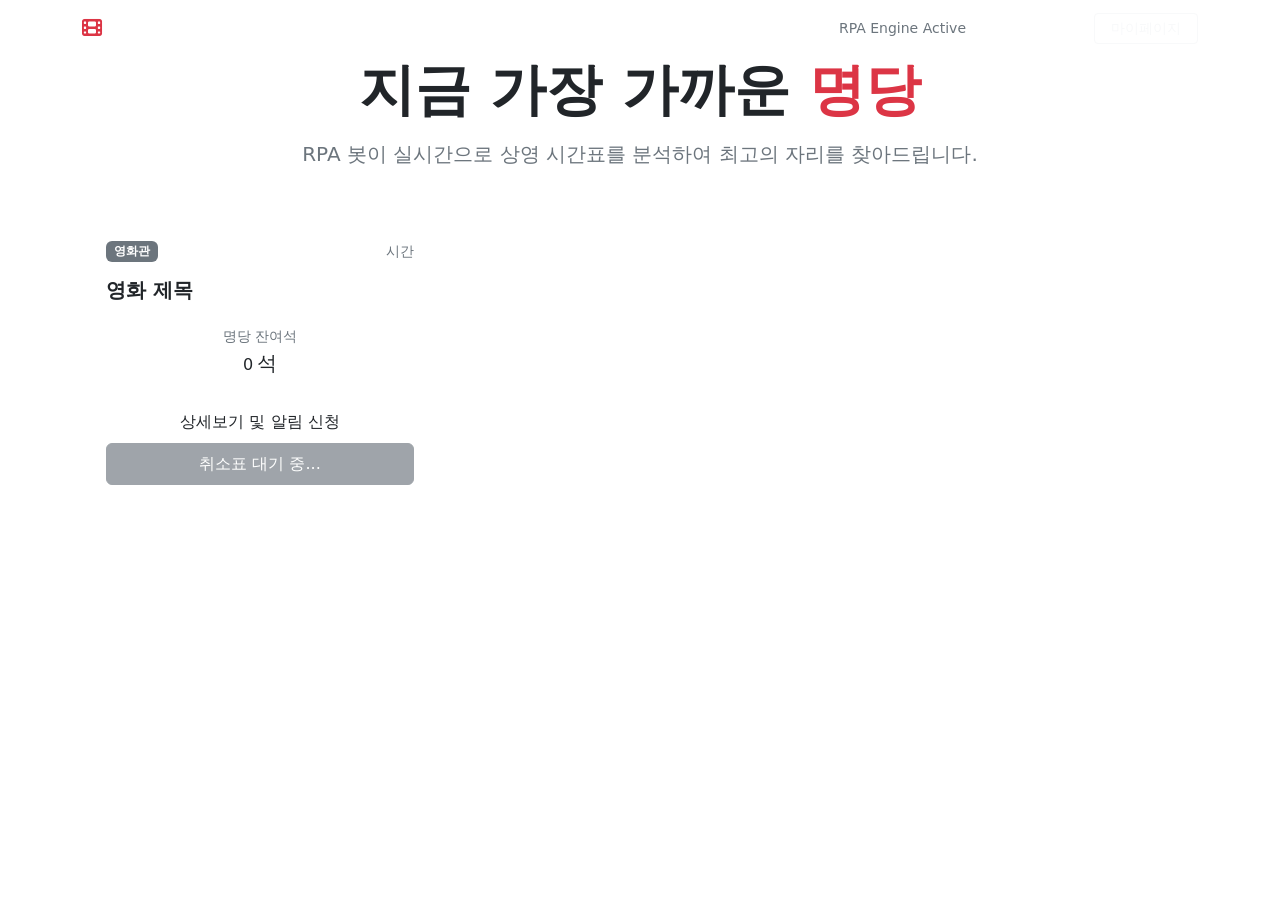
==== src/main/resources/templates/index.html @ 2706a599 "DB 완료" ====
<!DOCTYPE html>
<html xmlns:th="http://www.thymeleaf.org">
<head>
    <meta charset="UTF-8">
    <title>Movie Flow | 실시간 명당 알리미</title>
    <link href="https://cdn.jsdelivr.net/npm/bootstrap@5.3.0/dist/css/bootstrap.min.css" rel="stylesheet">
    <link rel="stylesheet" href="https://cdnjs.cloudflare.com/ajax/libs/font-awesome/6.4.0/css/all.min.css">
    <link rel="stylesheet" th:href="@{/css/common.css}">
</head>
<body>

<nav class="navbar navbar-expand-lg navbar-dark sticky-top">
    <div class="container">
        <a class="navbar-brand fw-bold d-flex align-items-center" th:href="@{/}">
            <i class="fa-solid fa-film text-danger me-2"></i>MOVIE FLOW
        </a>
        <div class="collapse navbar-collapse" id="navbarNav">
            <ul class="navbar-nav ms-auto align-items-center">
                <li class="nav-item me-4">
                    <span class="small text-secondary"><span class="rpa-status-dot"></span>RPA Engine Active</span>
                </li>
                <li class="nav-item me-3">
                    <a class="nav-link" th:href="@{/admin}"><i class="fa-solid fa-user-gear me-1"></i>관리자</a>
                </li>
                <li class="nav-item">
                    <a th:href="@{/mypage}" class="btn btn-outline-light btn-sm px-3">마이페이지</a>
                </li>
            </ul>
        </div>
    </div>
</nav>

<section class="hero-section text-center">
    <div class="container">
        <h1 class="display-4 fw-bold mb-3">지금 가장 가까운 <span class="text-danger">명당</span></h1>
        <p class="lead text-secondary">RPA 봇이 실시간으로 상영 시간표를 분석하여 최고의 자리를 찾아드립니다.</p>
    </div>
</section>

<main class="container my-5">
    <div class="row">
        <div class="col-md-4" th:each="movie : ${movies}">
            <div class="movie-card p-4" th:classappend="${movie.goodSeats == 0} ? 'opacity-75' : ''">
                <div class="d-flex justify-content-between align-items-start mb-3">
                    <span class="badge bg-secondary" th:text="${movie.theaterName}">영화관</span>
                    <span class="text-secondary small" th:text="${movie.startTime + ' 상영'}">시간</span>
                </div>
                <h3 class="h5 fw-bold mb-4" th:text="${movie.title}">영화 제목</h3>
                <div class="text-center mb-4">
                    <p class="mb-1 text-secondary small">명당 잔여석</p>
                    <div class="good-seat-count" th:classappend="${movie.goodSeats == 0} ? 'text-secondary' : ''">
                        <span th:text="${movie.goodSeats}">0</span><span class="h5 ms-1">석</span>
                    </div>
                </div>
                <a th:if="${movie.goodSeats > 0}" th:href="@{/movie/detail/{id}(id=${movie.id})}" class="btn btn-alert w-100 py-2">상세보기 및 알림 신청</a>
                <button th:unless="${movie.goodSeats > 0}" class="btn btn-secondary w-100 py-2" disabled>취소표 대기 중...</button>
            </div>
        </div>
    </div>
</main>

<footer th:replace="~{fragments/footer :: common-footer}"></footer>
<script src="https://cdn.jsdelivr.net/npm/bootstrap@5.3.0/dist/js/bootstrap.bundle.min.js"></script>
<script th:src="@{/js/main.js}"></script>
</body>
</html>
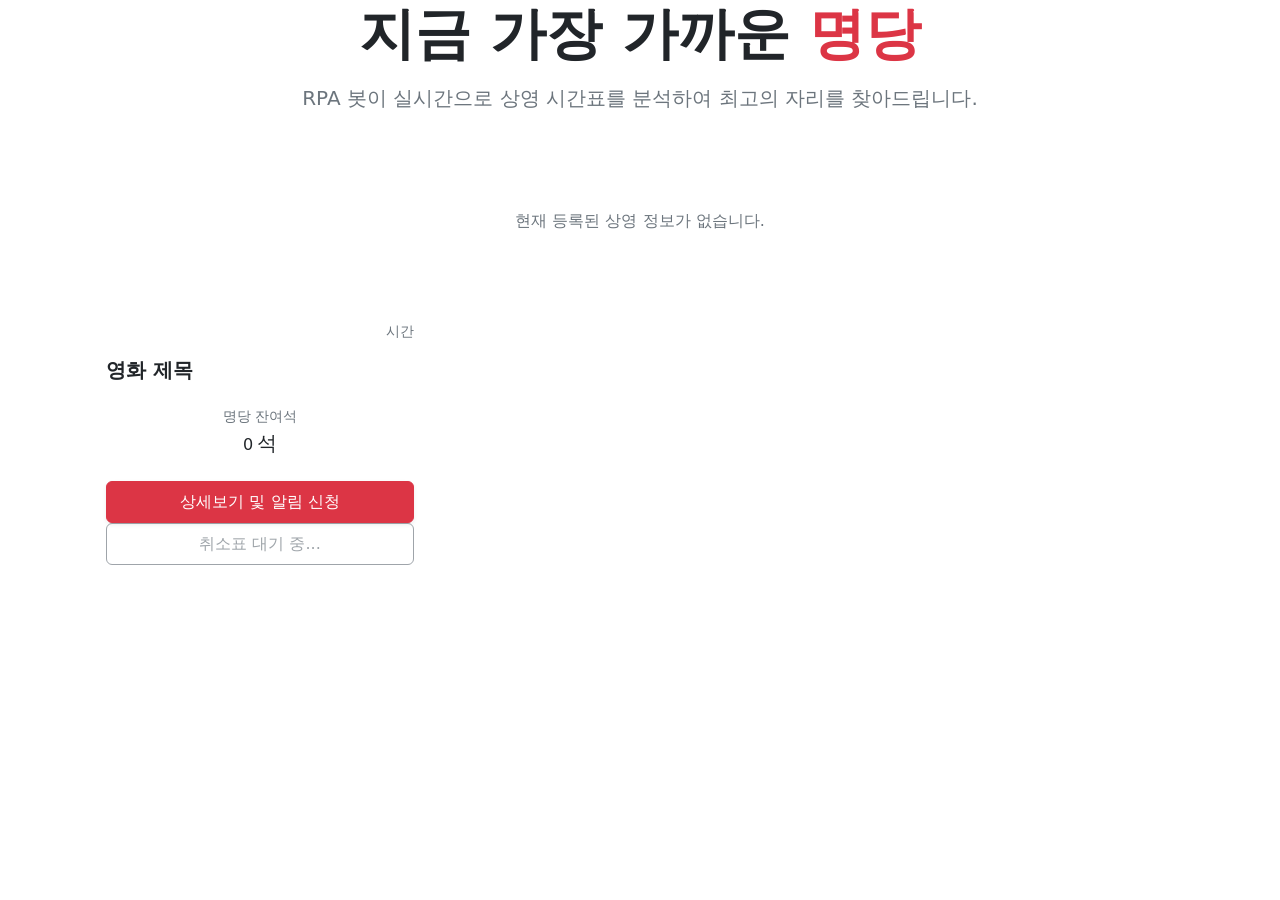
==== commit 74a3464e: "1차 완료" ====
--- a/src/main/resources/templates/index.html
+++ b/src/main/resources/templates/index.html
@@ -9,26 +9,7 @@
 </head>
 <body>
 
-<nav class="navbar navbar-expand-lg navbar-dark sticky-top">
-    <div class="container">
-        <a class="navbar-brand fw-bold d-flex align-items-center" th:href="@{/}">
-            <i class="fa-solid fa-film text-danger me-2"></i>MOVIE FLOW
-        </a>
-        <div class="collapse navbar-collapse" id="navbarNav">
-            <ul class="navbar-nav ms-auto align-items-center">
-                <li class="nav-item me-4">
-                    <span class="small text-secondary"><span class="rpa-status-dot"></span>RPA Engine Active</span>
-                </li>
-                <li class="nav-item me-3">
-                    <a class="nav-link" th:href="@{/admin}"><i class="fa-solid fa-user-gear me-1"></i>관리자</a>
-                </li>
-                <li class="nav-item">
-                    <a th:href="@{/mypage}" class="btn btn-outline-light btn-sm px-3">마이페이지</a>
-                </li>
-            </ul>
-        </div>
-    </div>
-</nav>
+<div th:replace="~{fragments/header :: common-header}"></div>
 
 <section class="hero-section text-center">
     <div class="container">
@@ -39,21 +20,41 @@
 
 <main class="container my-5">
     <div class="row">
-        <div class="col-md-4" th:each="movie : ${movies}">
-            <div class="movie-card p-4" th:classappend="${movie.goodSeats == 0} ? 'opacity-75' : ''">
+        <div th:if="${#lists.isEmpty(movies)}" class="text-center py-5">
+            <p class="text-secondary">현재 등록된 상영 정보가 없습니다.</p>
+        </div>
+
+        <div class="col-md-4 mb-4" th:each="movie : ${movies}">
+            <div class="movie-card p-4 h-100" 
+                 th:classappend="${movie.goodSeats > 0} ? 'border-danger shadow' : 'opacity-50'">
+                
                 <div class="d-flex justify-content-between align-items-start mb-3">
-                    <span class="badge bg-secondary" th:text="${movie.theaterName}">영화관</span>
+                    <span class="badge" 
+                          th:classappend="${#strings.contains(movie.theaterName, 'CGV')} ? 'bg-danger' : 
+                                         (${#strings.contains(movie.theaterName, '메가박스')} ? 'bg-primary' : 'bg-secondary')"
+                          th:text="${movie.theaterName}">영화관</span>
                     <span class="text-secondary small" th:text="${movie.startTime + ' 상영'}">시간</span>
                 </div>
+
                 <h3 class="h5 fw-bold mb-4" th:text="${movie.title}">영화 제목</h3>
+                
                 <div class="text-center mb-4">
                     <p class="mb-1 text-secondary small">명당 잔여석</p>
-                    <div class="good-seat-count" th:classappend="${movie.goodSeats == 0} ? 'text-secondary' : ''">
+                    <div class="good-seat-count" 
+                         th:classappend="${movie.goodSeats > 0} ? 'text-danger fw-bold' : 'text-secondary'">
                         <span th:text="${movie.goodSeats}">0</span><span class="h5 ms-1">석</span>
                     </div>
                 </div>
-                <a th:if="${movie.goodSeats > 0}" th:href="@{/movie/detail/{id}(id=${movie.id})}" class="btn btn-alert w-100 py-2">상세보기 및 알림 신청</a>
-                <button th:unless="${movie.goodSeats > 0}" class="btn btn-secondary w-100 py-2" disabled>취소표 대기 중...</button>
+
+                <div class="mt-auto">
+                    <a th:if="${movie.goodSeats > 0}" 
+                       th:href="@{/movie/detail/{id}(id=${movie.id})}" 
+                       class="btn btn-danger w-100 py-2 shadow-sm">상세보기 및 알림 신청</a>
+                    
+                    <button th:unless="${movie.goodSeats > 0}" 
+                            class="btn btn-outline-secondary w-100 py-2" 
+                            disabled>취소표 대기 중...</button>
+                </div>
             </div>
         </div>
     </div>
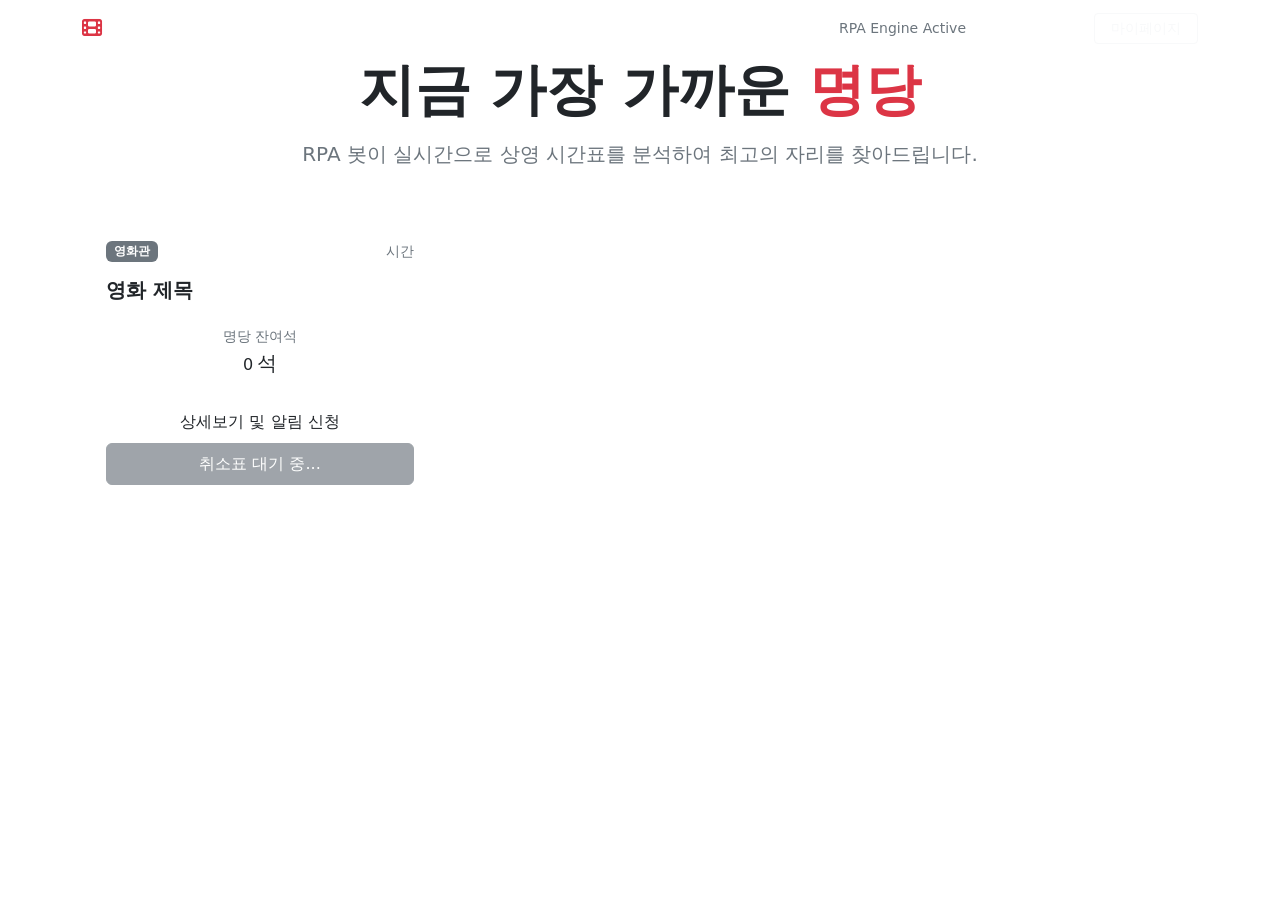
==== commit 30ed3896: "2차수정" ====
--- a/src/main/resources/templates/index.html
+++ b/src/main/resources/templates/index.html
@@ -9,7 +9,26 @@
 </head>
 <body>
 
-<div th:replace="~{fragments/header :: common-header}"></div>
+<nav class="navbar navbar-expand-lg navbar-dark sticky-top">
+    <div class="container">
+        <a class="navbar-brand fw-bold d-flex align-items-center" th:href="@{/}">
+            <i class="fa-solid fa-film text-danger me-2"></i>MOVIE FLOW
+        </a>
+        <div class="collapse navbar-collapse" id="navbarNav">
+            <ul class="navbar-nav ms-auto align-items-center">
+                <li class="nav-item me-4">
+                    <span class="small text-secondary"><span class="rpa-status-dot"></span>RPA Engine Active</span>
+                </li>
+                <li class="nav-item me-3">
+                    <a class="nav-link" th:href="@{/admin}"><i class="fa-solid fa-user-gear me-1"></i>관리자</a>
+                </li>
+                <li class="nav-item">
+                    <a th:href="@{/mypage}" class="btn btn-outline-light btn-sm px-3">마이페이지</a>
+                </li>
+            </ul>
+        </div>
+    </div>
+</nav>
 
 <section class="hero-section text-center">
     <div class="container">
@@ -20,41 +39,21 @@
 
 <main class="container my-5">
     <div class="row">
-        <div th:if="${#lists.isEmpty(movies)}" class="text-center py-5">
-            <p class="text-secondary">현재 등록된 상영 정보가 없습니다.</p>
-        </div>
-
-        <div class="col-md-4 mb-4" th:each="movie : ${movies}">
-            <div class="movie-card p-4 h-100" 
-                 th:classappend="${movie.goodSeats > 0} ? 'border-danger shadow' : 'opacity-50'">
-                
+        <div class="col-md-4" th:each="movie : ${movies}">
+            <div class="movie-card p-4" th:classappend="${movie.goodSeats == 0} ? 'opacity-75' : ''">
                 <div class="d-flex justify-content-between align-items-start mb-3">
-                    <span class="badge" 
-                          th:classappend="${#strings.contains(movie.theaterName, 'CGV')} ? 'bg-danger' : 
-                                         (${#strings.contains(movie.theaterName, '메가박스')} ? 'bg-primary' : 'bg-secondary')"
-                          th:text="${movie.theaterName}">영화관</span>
+                    <span class="badge bg-secondary" th:text="${movie.theaterName}">영화관</span>
                     <span class="text-secondary small" th:text="${movie.startTime + ' 상영'}">시간</span>
                 </div>
-
                 <h3 class="h5 fw-bold mb-4" th:text="${movie.title}">영화 제목</h3>
-                
                 <div class="text-center mb-4">
                     <p class="mb-1 text-secondary small">명당 잔여석</p>
-                    <div class="good-seat-count" 
-                         th:classappend="${movie.goodSeats > 0} ? 'text-danger fw-bold' : 'text-secondary'">
+                    <div class="good-seat-count" th:classappend="${movie.goodSeats == 0} ? 'text-secondary' : ''">
                         <span th:text="${movie.goodSeats}">0</span><span class="h5 ms-1">석</span>
                     </div>
                 </div>
-
-                <div class="mt-auto">
-                    <a th:if="${movie.goodSeats > 0}" 
-                       th:href="@{/movie/detail/{id}(id=${movie.id})}" 
-                       class="btn btn-danger w-100 py-2 shadow-sm">상세보기 및 알림 신청</a>
-                    
-                    <button th:unless="${movie.goodSeats > 0}" 
-                            class="btn btn-outline-secondary w-100 py-2" 
-                            disabled>취소표 대기 중...</button>
-                </div>
+                <a th:if="${movie.goodSeats > 0}" th:href="@{/movie/detail/{id}(id=${movie.id})}" class="btn btn-alert w-100 py-2">상세보기 및 알림 신청</a>
+                <button th:unless="${movie.goodSeats > 0}" class="btn btn-secondary w-100 py-2" disabled>취소표 대기 중...</button>
             </div>
         </div>
     </div>
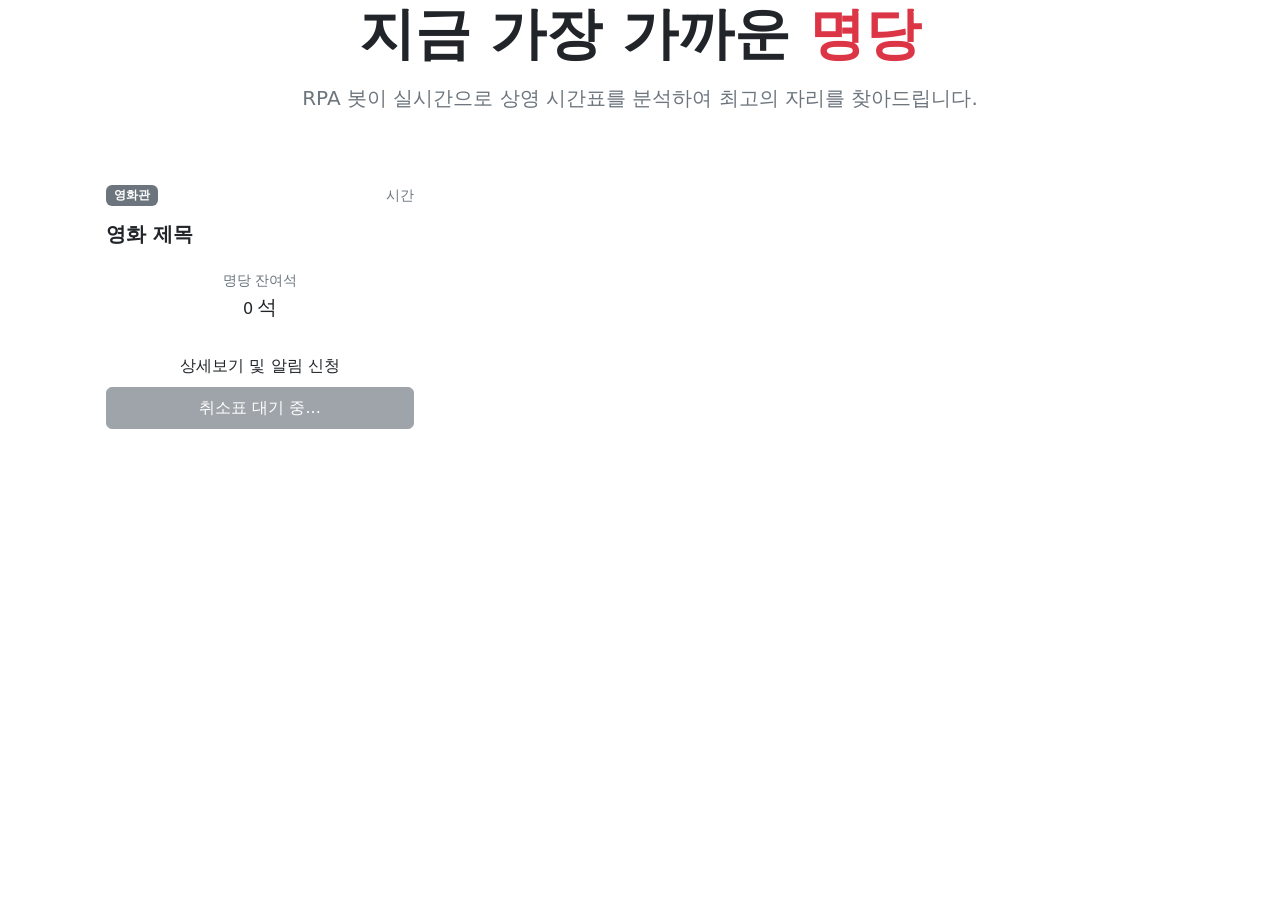
==== commit 1e3d232a: "수정" ====
--- a/src/main/resources/templates/index.html
+++ b/src/main/resources/templates/index.html
@@ -9,26 +9,7 @@
 </head>
 <body>
 
-<nav class="navbar navbar-expand-lg navbar-dark sticky-top">
-    <div class="container">
-        <a class="navbar-brand fw-bold d-flex align-items-center" th:href="@{/}">
-            <i class="fa-solid fa-film text-danger me-2"></i>MOVIE FLOW
-        </a>
-        <div class="collapse navbar-collapse" id="navbarNav">
-            <ul class="navbar-nav ms-auto align-items-center">
-                <li class="nav-item me-4">
-                    <span class="small text-secondary"><span class="rpa-status-dot"></span>RPA Engine Active</span>
-                </li>
-                <li class="nav-item me-3">
-                    <a class="nav-link" th:href="@{/admin}"><i class="fa-solid fa-user-gear me-1"></i>관리자</a>
-                </li>
-                <li class="nav-item">
-                    <a th:href="@{/mypage}" class="btn btn-outline-light btn-sm px-3">마이페이지</a>
-                </li>
-            </ul>
-        </div>
-    </div>
-</nav>
+<div th:replace="~{fragments/header :: common-header}"></div>
 
 <section class="hero-section text-center">
     <div class="container">
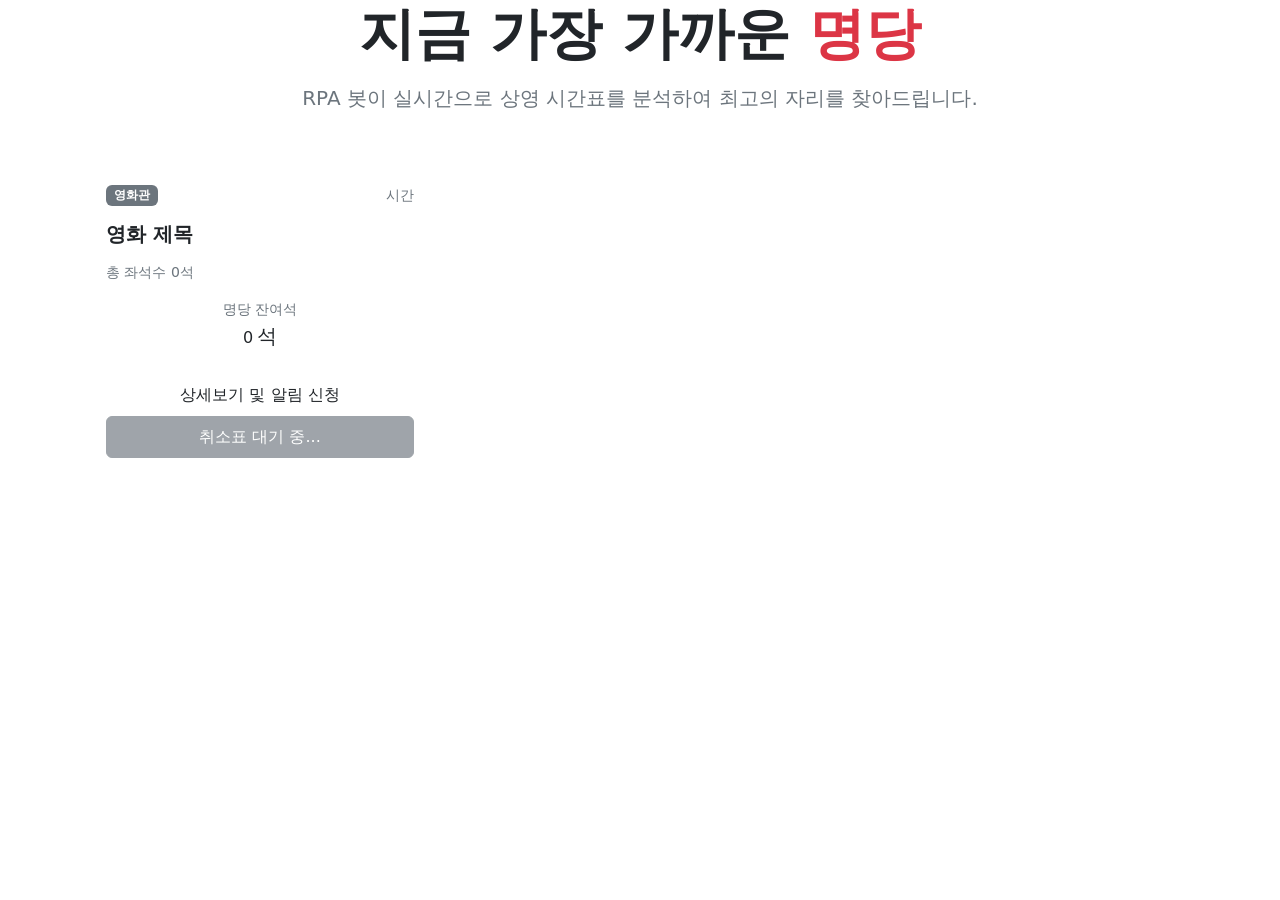
==== commit 02f8820c: "3차 수정" ====
--- a/src/main/resources/templates/index.html
+++ b/src/main/resources/templates/index.html
@@ -7,7 +7,7 @@
     <link rel="stylesheet" href="https://cdnjs.cloudflare.com/ajax/libs/font-awesome/6.4.0/css/all.min.css">
     <link rel="stylesheet" th:href="@{/css/common.css}">
 </head>
-<body>
+<body th:attr="data-initial-crawl-started=${initialCrawlStarted}">
 
 <div th:replace="~{fragments/header :: common-header}"></div>
 
@@ -21,18 +21,30 @@
 <main class="container my-5">
     <div class="row">
         <div class="col-md-4" th:each="movie : ${movies}">
-            <div class="movie-card p-4" th:classappend="${movie.goodSeats == 0} ? 'opacity-75' : ''">
+            <div class="movie-card p-4" th:classappend="${movie.goodSeats == 0} ? 'opacity-75' : ''" th:attr="data-movie-id=${movie.id}" th:with="isLoading=${initialCrawlStarted}">
                 <div class="d-flex justify-content-between align-items-start mb-3">
                     <span class="badge bg-secondary" th:text="${movie.theaterName}">영화관</span>
-                    <span class="text-secondary small" th:text="${movie.startTime + ' 상영'}">시간</span>
+                    <span class="text-secondary small" data-role="movie-start-time"
+                          th:text="${isLoading ? '상영 시간 조회중' : (movie.startTime != null ? (#strings.contains(movie.startTime, '상영') ? movie.startTime : movie.startTime + ' 상영') : '상영 정보 확인 중')}">시간</span>
                 </div>
-                <h3 class="h5 fw-bold mb-4" th:text="${movie.title}">영화 제목</h3>
+
+                <h3 class="h5 fw-bold mb-3" data-role="movie-title"
+                    th:text="${isLoading ? '영화 제목 조회중' : (movie.title != null ? movie.title.split('\n')[0].split(' 예매율')[0].split(' 개봉일')[0].replaceFirst('^전체\\s*', '') : (movie.theaterName != null ? movie.theaterName + ' 상영 정보 확인 중' : '영화 제목 확인 중'))}">
+                    영화 제목
+                </h3>
+
+                <div class="mb-3 text-secondary small">
+                    <div>총 좌석수 <span data-role="movie-total-seats"
+                                         th:text="${isLoading ? '조회중...' : (movie.totalSeats != null and movie.totalSeats > 0 ? movie.totalSeats : (movie.theaterName != null and movie.theaterName.contains('롯데') ? 175 : 150))}">0</span>석</div>
+                </div>
+
                 <div class="text-center mb-4">
                     <p class="mb-1 text-secondary small">명당 잔여석</p>
                     <div class="good-seat-count" th:classappend="${movie.goodSeats == 0} ? 'text-secondary' : ''">
-                        <span th:text="${movie.goodSeats}">0</span><span class="h5 ms-1">석</span>
+                        <span data-role="movie-good-seats" th:text="${isLoading ? '조회중' : (movie.goodSeats != null ? movie.goodSeats : 0)}">0</span><span class="h5 ms-1" th:text="${isLoading ? '' : '석'}">석</span>
                     </div>
                 </div>
+
                 <a th:if="${movie.goodSeats > 0}" th:href="@{/movie/detail/{id}(id=${movie.id})}" class="btn btn-alert w-100 py-2">상세보기 및 알림 신청</a>
                 <button th:unless="${movie.goodSeats > 0}" class="btn btn-secondary w-100 py-2" disabled>취소표 대기 중...</button>
             </div>
@@ -43,5 +55,90 @@
 <footer th:replace="~{fragments/footer :: common-footer}"></footer>
 <script src="https://cdn.jsdelivr.net/npm/bootstrap@5.3.0/dist/js/bootstrap.bundle.min.js"></script>
 <script th:src="@{/js/main.js}"></script>
+<script>
+    (() => {
+        const reloadKey = 'movieFlowInitialCrawlReloaded';
+        const initialCrawlStarted = document.body.dataset.initialCrawlStarted === 'true';
+        let crawlSeenActive = false;
+        let updateCompleted = false;
+
+        function normalizeTitle(rawTitle) {
+            if (!rawTitle) {
+                return '영화 제목 확인 중';
+            }
+            return rawTitle
+                .split('\n')[0]
+                .split(' 예매율')[0]
+                .split(' 개봉일')[0]
+                .replace(/^전체\s*/, '');
+        }
+
+        function applyMovieUpdates(movies) {
+            movies.forEach(movie => {
+                const card = document.querySelector(`.movie-card[data-movie-id='${movie.id}']`);
+                if (!card) return;
+
+                const titleEl = card.querySelector('[data-role="movie-title"]');
+                const startTimeEl = card.querySelector('[data-role="movie-start-time"]');
+                const totalSeatsEl = card.querySelector('[data-role="movie-total-seats"]');
+                const goodSeatsEl = card.querySelector('[data-role="movie-good-seats"]');
+
+                if (titleEl) {
+                    titleEl.textContent = normalizeTitle(movie.title || movie.theaterName || '영화 제목 확인 중');
+                }
+                if (startTimeEl) {
+                    startTimeEl.textContent = movie.startTime ? movie.startTime : '상영 정보 확인 중';
+                }
+                if (totalSeatsEl) {
+                    const totalSeats = movie.totalSeats != null && movie.totalSeats > 0
+                        ? movie.totalSeats
+                        : (movie.theaterName && movie.theaterName.includes('롯데') ? 175 : 150);
+                    totalSeatsEl.textContent = totalSeats;
+                }
+                if (goodSeatsEl) {
+                    goodSeatsEl.textContent = movie.goodSeats != null ? movie.goodSeats : 0;
+                }
+            });
+        }
+
+        async function refreshAfterInitialCrawl() {
+            if (!initialCrawlStarted || updateCompleted) {
+                return;
+            }
+
+            try {
+                const response = await fetch('/api/rpa/status', { cache: 'no-store' });
+                if (!response.ok) {
+                    window.setTimeout(refreshAfterInitialCrawl, 3000);
+                    return;
+                }
+
+                const status = await response.json();
+                if (status.active) {
+                    crawlSeenActive = true;
+                    window.setTimeout(refreshAfterInitialCrawl, 3000);
+                    return;
+                }
+
+                if (!status.active && (crawlSeenActive || initialCrawlStarted)) {
+                    const movieResponse = await fetch('/api/movies', { cache: 'no-store' });
+                    if (movieResponse.ok) {
+                        const movies = await movieResponse.json();
+                        applyMovieUpdates(movies);
+                        updateCompleted = true;
+                    }
+                }
+            } catch (error) {
+                // Try again quietly; the page can still render with the current DB values.
+            }
+
+            if (!updateCompleted) {
+                window.setTimeout(refreshAfterInitialCrawl, 3000);
+            }
+        }
+
+        refreshAfterInitialCrawl();
+    })();
+</script>
 </body>
-</html>+</html>
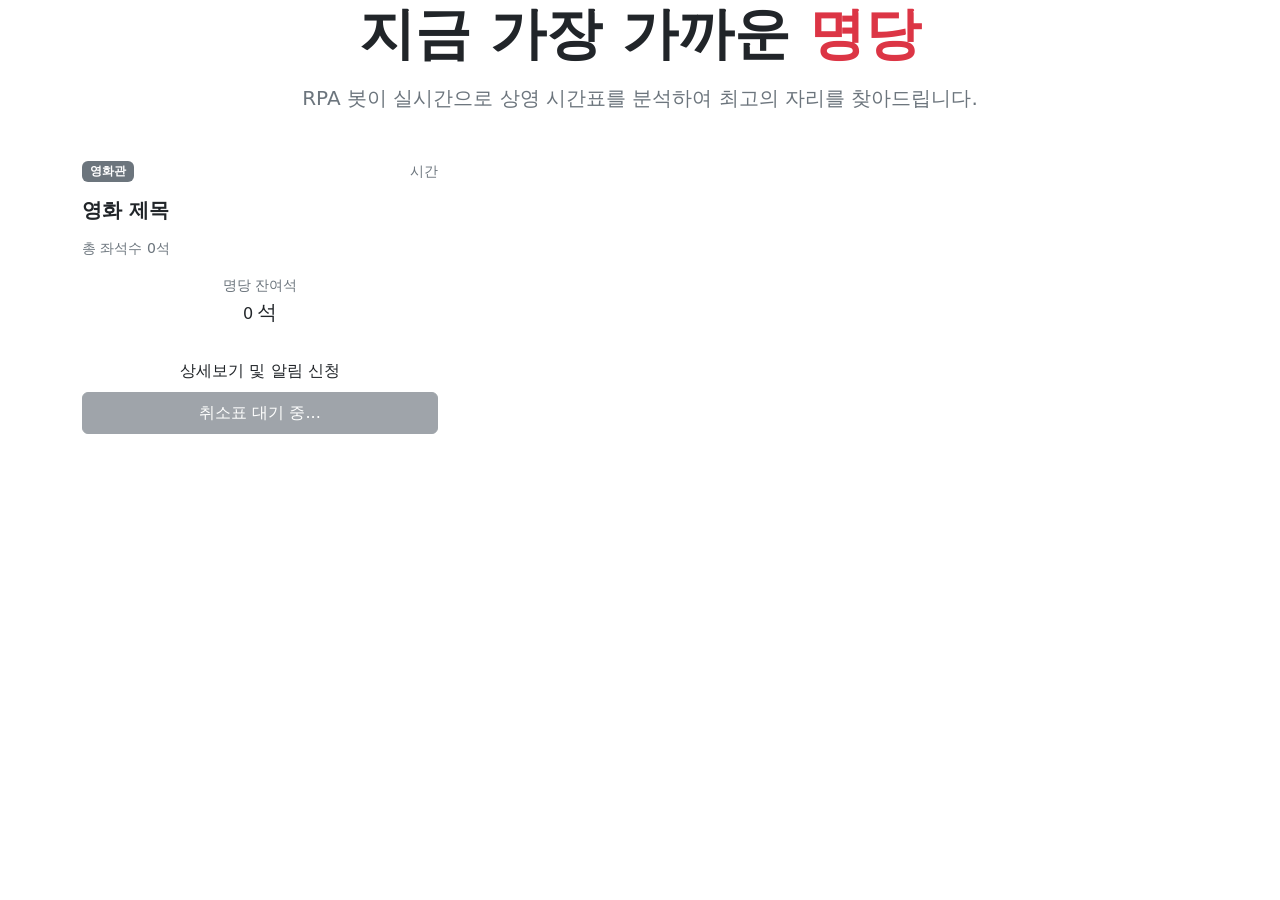
==== commit e322f408: "rpa 수정" ====
--- a/src/main/resources/templates/index.html
+++ b/src/main/resources/templates/index.html
@@ -21,7 +21,13 @@
 <main class="container my-5">
     <div class="row">
         <div class="col-md-4" th:each="movie : ${movies}">
-            <div class="movie-card p-4" th:classappend="${movie.goodSeats == 0} ? 'opacity-75' : ''" th:attr="data-movie-id=${movie.id}" th:with="isLoading=${initialCrawlStarted}">
+            <div th:class="|movie-card p-4 ${movie.goodSeats == 0 ? 'opacity-75' : ''} ${movie.imageUrl != null and !#strings.isEmpty(movie.imageUrl) ? 'has-image' : ''}|"
+                 th:attr="data-movie-id=${movie.id}"
+                 th:with="isLoading=${initialCrawlStarted}">
+                <div class="movie-card-cover"
+                     th:if="${movie.imageUrl != null and !movie.imageUrl.isBlank()}"
+                     th:style="|background-image: linear-gradient(to bottom, rgba(6, 12, 24, 0.80), rgba(6, 12, 24, 0.80)), url('${movie.imageUrl}')|">
+                </div>
                 <div class="d-flex justify-content-between align-items-start mb-3">
                     <span class="badge bg-secondary" th:text="${movie.theaterName}">영화관</span>
                     <span class="text-secondary small" data-role="movie-start-time"
